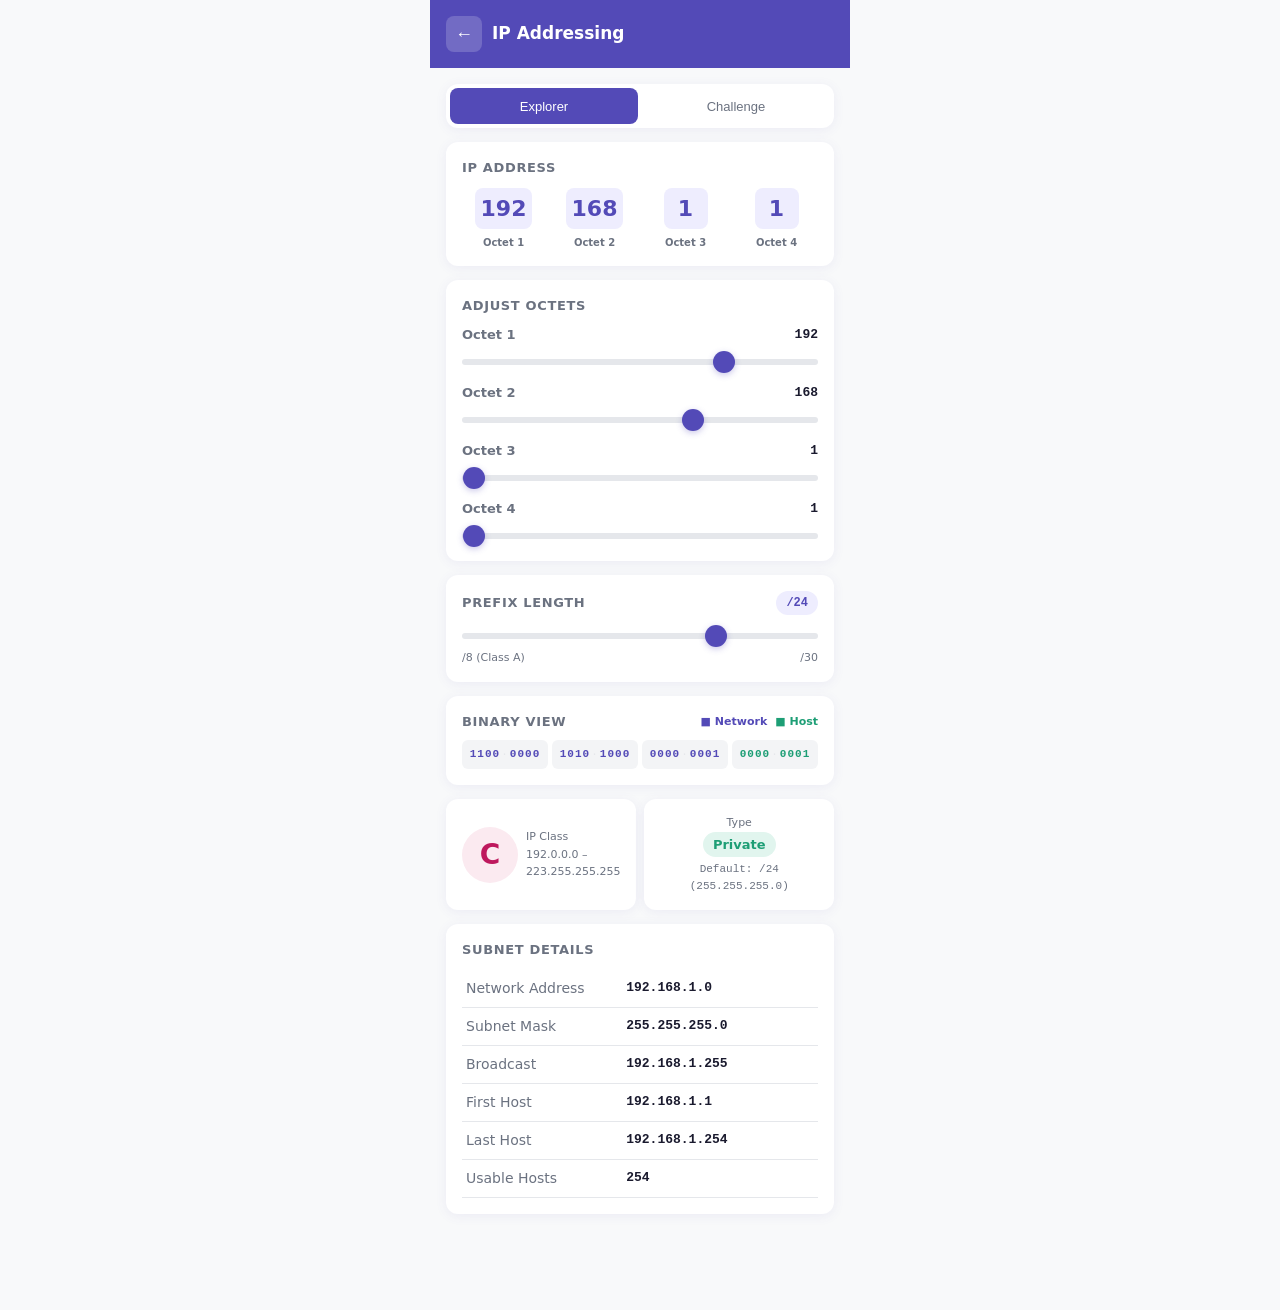
==== learn_ip.html @ d96a5e1a "Initial commit: Interactive Learning Platform for Computer Networks" ====
<!DOCTYPE html>
<html lang="en">
<head>
<meta charset="UTF-8">
<meta name="viewport" content="width=device-width, initial-scale=1.0, maximum-scale=1.0">
<title>IP Addressing & Subnetting</title>
<link rel="stylesheet" href="style.css">
<style>
  .octet-row {
    display: grid;
    grid-template-columns: repeat(4, 1fr);
    gap: 8px;
  }

  .octet-block {
    display: flex;
    flex-direction: column;
    align-items: center;
    gap: 6px;
  }

  .octet-val {
    font-size: 22px;
    font-weight: 700;
    color: var(--primary);
    min-width: 44px;
    text-align: center;
    background: var(--primary-light);
    border-radius: 8px;
    padding: 4px 6px;
  }

  .octet-label {
    font-size: 10px;
    color: var(--text-muted);
    font-weight: 600;
  }

  /* Binary display */
  .binary-row {
    display: grid;
    grid-template-columns: repeat(4, 1fr);
    gap: 4px;
    font-family: monospace;
    font-size: 11px;
  }

  .binary-octet {
    background: #f3f4f6;
    border-radius: 6px;
    padding: 6px 4px;
    text-align: center;
    letter-spacing: 1px;
    line-height: 1.6;
    word-break: break-all;
  }

  .bit { display: inline-block; }
  .bit.net { color: var(--primary); font-weight: 700; }
  .bit.host { color: var(--secondary); font-weight: 700; }
  .bit.sep { color: var(--border); margin: 0 1px; font-weight: 400; }

  /* Class badge */
  .class-badge {
    font-size: 28px;
    font-weight: 800;
    width: 56px;
    height: 56px;
    border-radius: 50%;
    display: flex;
    align-items: center;
    justify-content: center;
    flex-shrink: 0;
  }

  /* Game mode scenario */
  .scenario-box {
    background: linear-gradient(135deg, var(--primary-light), var(--secondary-light));
    border-radius: 10px;
    padding: 14px;
    font-size: 14px;
    line-height: 1.5;
    border-left: 3px solid var(--primary);
  }

  .scenario-title {
    font-weight: 700;
    font-size: 13px;
    color: var(--primary);
    margin-bottom: 6px;
  }

  .check-row {
    display: flex;
    align-items: center;
    gap: 8px;
    font-size: 13px;
    padding: 4px 0;
  }

  .check-icon { font-size: 16px; width: 20px; text-align: center; }
</style>
</head>
<body>
<div class="screen">
  <div class="header">
    <button class="back-btn" onclick="history.back()">&#8592;</button>
    <h1>IP Addressing</h1>
  </div>

  <div class="content">

    <!-- Mode tabs -->
    <div class="tab-bar">
      <button class="tab-btn active" id="tabExplore" onclick="setMode('explore')">Explorer</button>
      <button class="tab-btn" id="tabGame" onclick="setMode('game')">Challenge</button>
    </div>

    <!-- Game scenario -->
    <div id="gameScenario" class="hidden">
      <div class="scenario-box">
        <div class="scenario-title">Scenario</div>
        <div id="scenarioText"></div>
      </div>
    </div>

    <!-- IP display -->
    <div class="card">
      <div class="card-title">IP Address</div>
      <div class="octet-row" id="octetRow">
        <!-- filled by JS -->
      </div>
    </div>

    <!-- Octet sliders -->
    <div class="card" id="sliderCard">
      <div class="card-title">Adjust Octets</div>
      <div style="display:flex;flex-direction:column;gap:12px" id="sliderGroup">
        <!-- filled by JS -->
      </div>
    </div>

    <!-- CIDR slider -->
    <div class="card">
      <div class="flex justify-between align-center mb-8">
        <span class="card-title" style="margin-bottom:0">Prefix Length</span>
        <span class="badge badge-primary mono" id="cidrBadge">/24</span>
      </div>
      <input type="range" id="cidrSlider" min="8" max="30" value="24" oninput="onCidrChange(this.value)">
      <div class="flex justify-between mt-4">
        <span class="text-xs text-muted">/8 (Class A)</span>
        <span class="text-xs text-muted">/30</span>
      </div>
    </div>

    <!-- Binary view -->
    <div class="card">
      <div class="flex justify-between align-center mb-8">
        <span class="card-title" style="margin-bottom:0">Binary View</span>
        <div style="display:flex;gap:8px;font-size:11px">
          <span style="color:var(--primary);font-weight:600">■ Network</span>
          <span style="color:var(--secondary);font-weight:600">■ Host</span>
        </div>
      </div>
      <div class="binary-row" id="binaryRow"></div>
    </div>

    <!-- Class + Private/Public -->
    <div class="flex gap-8">
      <div class="card flex align-center gap-8" style="flex:1">
        <div class="class-badge" id="classBadge" style="background:var(--primary-light);color:var(--primary)">A</div>
        <div>
          <div class="text-xs text-muted">IP Class</div>
          <div id="classRange" style="font-size:11px;color:var(--text-muted);margin-top:2px"></div>
        </div>
      </div>
      <div class="card" style="flex:1;text-align:center">
        <div class="text-xs text-muted mb-4">Type</div>
        <div id="privatePublicBadge" class="badge" style="font-size:13px">Private</div>
        <div id="defaultMask" class="text-xs text-muted mt-4 mono"></div>
      </div>
    </div>

    <!-- Subnet details -->
    <div class="card">
      <div class="card-title">Subnet Details</div>
      <table class="result-table" id="subnetTable">
        <!-- filled by JS -->
      </table>
    </div>

    <!-- Game checker -->
    <div id="gameChecker" class="hidden card">
      <div class="card-title">Validation</div>
      <div id="gameChecks"></div>
      <button class="btn btn-primary btn-full mt-8" onclick="nextScenario()">Next Scenario →</button>
    </div>

  </div>
</div>

<script src="utils.js"></script>
<script>
// ── State ─────────────────────────────────────────────────────

let octets = [192, 168, 1, 1];
let prefix = 24;
let mode = 'explore';
let currentScenario = null;

// ── Scenarios ─────────────────────────────────────────────────

const SCENARIOS = [
  {
    text: 'Set up a small office with 50 devices. Use a private Class C IP and a subnet that supports at least 50 hosts.',
    validate(octets, prefix) {
      const cls = getClass(octets[0]);
      const priv = isPrivate(octets);
      const details = getSubnetDetails(octets, prefix);
      return [
        { label: 'Class C IP', ok: cls === 'C' },
        { label: 'Private range (192.168.x.x)', ok: priv },
        { label: 'Supports ≥50 hosts', ok: details.totalHosts >= 50 },
      ];
    }
  },
  {
    text: 'Configure a loopback test address (127.x.x.x) with a /8 subnet.',
    validate(octets, prefix) {
      return [
        { label: 'First octet is 127', ok: octets[0] === 127 },
        { label: 'Prefix is /8', ok: prefix === 8 },
      ];
    }
  },
  {
    text: 'Set a Class B private IP (172.16.x.x to 172.31.x.x) with exactly /16 prefix.',
    validate(octets, prefix) {
      const cls = getClass(octets[0]);
      const priv = isPrivate(octets);
      return [
        { label: 'Class B', ok: cls === 'B' },
        { label: 'Private range (172.16–31.x.x)', ok: priv },
        { label: 'Prefix /16', ok: prefix === 16 },
      ];
    }
  },
  {
    text: 'A point-to-point link needs only 2 hosts. Configure the tightest possible subnet.',
    validate(octets, prefix) {
      const details = getSubnetDetails(octets, prefix);
      return [
        { label: 'Exactly 2 usable hosts (/30)', ok: prefix === 30 && details.totalHosts === 2 },
        { label: 'Private IP used', ok: isPrivate(octets) },
      ];
    }
  },
];

// ── Render helpers ────────────────────────────────────────────

function buildSliders() {
  const row = el('octetRow');
  const group = el('sliderGroup');
  row.innerHTML = '';
  group.innerHTML = '';

  octets.forEach((val, i) => {
    // Display block
    const block = document.createElement('div');
    block.className = 'octet-block';
    block.innerHTML = `
      <div class="octet-val" id="oct_val_${i}">${val}</div>
      <div class="octet-label">Octet ${i+1}</div>
    `;
    row.appendChild(block);

    // Slider
    const wrap = document.createElement('div');
    wrap.innerHTML = `
      <div class="flex justify-between align-center" style="margin-bottom:4px">
        <span class="label" style="margin:0">Octet ${i+1}</span>
        <span class="text-sm mono fw-600" id="oct_lbl_${i}">${val}</span>
      </div>
      <input type="range" min="0" max="255" value="${val}"
        oninput="onOctetChange(${i}, this.value)">
    `;
    group.appendChild(wrap);
  });
}

function updateDisplay() {
  // Octet values
  octets.forEach((v, i) => {
    const d = el(`oct_val_${i}`);
    const l = el(`oct_lbl_${i}`);
    if (d) d.textContent = v;
    if (l) l.textContent = v;
  });

  // Class
  const cls = getClass(octets[0]);
  const classBadge = el('classBadge');
  classBadge.textContent = cls;
  const classColors = { A:'var(--primary)', B:'var(--secondary)', C:'#be185d', D:'#b45309', E:'#6b7280', Loopback:'#4b5563' };
  const classBg = { A:'var(--primary-light)', B:'var(--secondary-light)', C:'#fbeaf0', D:'#faeeda', E:'#f3f4f6', Loopback:'#f3f4f6' };
  classBadge.style.background = classBg[cls] || '#f3f4f6';
  classBadge.style.color = classColors[cls] || '#6b7280';

  const classRanges = {
    A: '1.0.0.0 – 126.255.255.255',
    B: '128.0.0.0 – 191.255.255.255',
    C: '192.0.0.0 – 223.255.255.255',
    D: '224.0.0.0 – 239.255.255.255 (Multicast)',
    E: '240.0.0.0 – 255.255.255.255 (Reserved)',
    Loopback: '127.0.0.0 – 127.255.255.255',
  };
  el('classRange').textContent = classRanges[cls] || '';

  // Private / Public
  const priv = isPrivate(octets);
  const pb = el('privatePublicBadge');
  pb.textContent = priv ? 'Private' : 'Public';
  pb.className = `badge ${priv ? 'badge-secondary' : 'badge-primary'}`;

  const defaultMasks = { A:'/8 (255.0.0.0)', B:'/16 (255.255.0.0)', C:'/24 (255.255.255.0)', D:'—', E:'—', Loopback:'/8' };
  el('defaultMask').textContent = `Default: ${defaultMasks[cls] || '—'}`;

  // CIDR
  el('cidrBadge').textContent = `/${prefix}`;

  // Binary
  renderBinary();

  // Subnet
  renderSubnet();

  // Game checker
  if (mode === 'game' && currentScenario) {
    renderGameChecks();
  }
}

function renderBinary() {
  const row = el('binaryRow');
  row.innerHTML = '';
  octets.forEach((val, octIdx) => {
    const bin = toBinary(val);
    const startBit = octIdx * 8;
    let html = '';
    for (let b = 0; b < 8; b++) {
      const bitPos = startBit + b;
      const cls = bitPos < prefix ? 'bit net' : 'bit host';
      html += `<span class="${cls}">${bin[b]}</span>`;
      if (b === 3) html += `<span class="bit sep">·</span>`;
    }
    const block = document.createElement('div');
    block.className = 'binary-octet';
    block.innerHTML = html;
    row.appendChild(block);
  });
}

function renderSubnet() {
  const details = getSubnetDetails(octets, prefix);
  const rows = [
    ['Network Address', details.network],
    ['Subnet Mask',     details.mask],
    ['Broadcast',       details.broadcast],
    ['First Host',      details.firstHost],
    ['Last Host',       details.lastHost],
    ['Usable Hosts',    details.totalHosts.toLocaleString()],
  ];
  const table = el('subnetTable');
  table.innerHTML = rows.map(([k,v]) => `<tr><td>${k}</td><td>${v}</td></tr>`).join('');
}

function renderGameChecks() {
  const checks = currentScenario.validate(octets, prefix);
  const allOk = checks.every(c => c.ok);
  const container = el('gameChecks');

  container.innerHTML = checks.map(c => `
    <div class="check-row">
      <span class="check-icon">${c.ok ? '✅' : '❌'}</span>
      <span>${c.label}</span>
    </div>
  `).join('');

  show('gameChecker');

  if (allOk) {
    container.innerHTML += `<div class="info-box teal mt-8">All conditions met! Great job.</div>`;
    sendToApp({ type: 'scenarioDone', scenario: SCENARIOS.indexOf(currentScenario) });
  }
}

// ── Event handlers ────────────────────────────────────────────

function onOctetChange(i, val) {
  octets[i] = parseInt(val);
  updateDisplay();
}

function onCidrChange(val) {
  prefix = parseInt(val);
  updateDisplay();
}

function setMode(m) {
  mode = m;
  el('tabExplore').classList.toggle('active', m === 'explore');
  el('tabGame').classList.toggle('active', m === 'game');

  if (m === 'game') {
    show('gameScenario');
    currentScenario = SCENARIOS[0];
    el('scenarioText').textContent = currentScenario.text;
    renderGameChecks();
  } else {
    hide('gameScenario');
    hide('gameChecker');
  }
}

function nextScenario() {
  const idx = SCENARIOS.indexOf(currentScenario);
  currentScenario = SCENARIOS[(idx + 1) % SCENARIOS.length];
  el('scenarioText').textContent = currentScenario.text;
  renderGameChecks();
}

// ── Init ──────────────────────────────────────────────────────

buildSliders();
updateDisplay();
</script>
</body>
</html>
---- style.css ----
/* ============================================================
   CN Learning App — Shared Styles
   Mobile-first | 360–420px viewport | No external frameworks
   ============================================================ */

*, *::before, *::after {
  box-sizing: border-box;
  margin: 0;
  padding: 0;
}

:root {
  --primary: #534AB7;
  --primary-light: #EEEDFE;
  --secondary: #1D9E75;
  --secondary-light: #E1F5EE;
  --bg: #f8f9fa;
  --card: #ffffff;
  --text: #1a1a2e;
  --text-muted: #6b7280;
  --border: #e5e7eb;
  --danger: #ef4444;
  --warning: #f59e0b;
  --success: #10b981;
  --radius-card: 12px;
  --radius-btn: 8px;
  --shadow: 0 2px 12px rgba(83, 74, 183, 0.08);
  --shadow-md: 0 4px 20px rgba(83, 74, 183, 0.14);
}

html, body {
  font-family: system-ui, -apple-system, sans-serif;
  background: var(--bg);
  color: var(--text);
  font-size: 15px;
  line-height: 1.5;
  min-height: 100vh;
  max-width: 420px;
  margin: 0 auto;
  -webkit-text-size-adjust: 100%;
}

/* ── Layout ─────────────────────────────────────────────── */

.screen {
  display: flex;
  flex-direction: column;
  min-height: 100vh;
  padding: 0 0 80px;
}

.header {
  background: var(--primary);
  color: #fff;
  padding: 16px;
  display: flex;
  align-items: center;
  gap: 10px;
  position: sticky;
  top: 0;
  z-index: 100;
}

.header h1 {
  font-size: 17px;
  font-weight: 600;
  flex: 1;
}

.header .back-btn {
  background: rgba(255,255,255,0.18);
  border: none;
  color: #fff;
  width: 36px;
  height: 36px;
  border-radius: 8px;
  font-size: 18px;
  cursor: pointer;
  display: flex;
  align-items: center;
  justify-content: center;
}

.content {
  flex: 1;
  padding: 16px;
  display: flex;
  flex-direction: column;
  gap: 14px;
}

/* ── Cards ───────────────────────────────────────────────── */

.card {
  background: var(--card);
  border-radius: var(--radius-card);
  padding: 16px;
  box-shadow: var(--shadow);
}

.card-title {
  font-size: 13px;
  font-weight: 600;
  color: var(--text-muted);
  text-transform: uppercase;
  letter-spacing: 0.05em;
  margin-bottom: 10px;
}

/* ── Buttons ─────────────────────────────────────────────── */

.btn {
  display: inline-flex;
  align-items: center;
  justify-content: center;
  gap: 6px;
  min-height: 44px;
  padding: 0 18px;
  border-radius: var(--radius-btn);
  border: none;
  font-size: 15px;
  font-weight: 500;
  cursor: pointer;
  transition: opacity 0.15s, transform 0.1s;
  user-select: none;
  -webkit-tap-highlight-color: transparent;
}

.btn:active { transform: scale(0.97); }
.btn:disabled { opacity: 0.45; pointer-events: none; }

.btn-primary {
  background: var(--primary);
  color: #fff;
}

.btn-secondary {
  background: var(--secondary);
  color: #fff;
}

.btn-outline {
  background: transparent;
  color: var(--primary);
  border: 1.5px solid var(--primary);
}

.btn-ghost {
  background: var(--primary-light);
  color: var(--primary);
}

.btn-danger {
  background: var(--danger);
  color: #fff;
}

.btn-full { width: 100%; }

.btn-row {
  display: flex;
  gap: 10px;
}

.btn-row .btn { flex: 1; }

/* ── Badges ──────────────────────────────────────────────── */

.badge {
  display: inline-flex;
  align-items: center;
  padding: 3px 10px;
  border-radius: 99px;
  font-size: 12px;
  font-weight: 600;
}

.badge-primary { background: var(--primary-light); color: var(--primary); }
.badge-secondary { background: var(--secondary-light); color: var(--secondary); }
.badge-success { background: #d1fae5; color: #065f46; }
.badge-danger { background: #fee2e2; color: #991b1b; }
.badge-warning { background: #fef3c7; color: #92400e; }

/* ── Form elements ───────────────────────────────────────── */

.input {
  width: 100%;
  min-height: 44px;
  padding: 10px 14px;
  border: 1.5px solid var(--border);
  border-radius: var(--radius-btn);
  font-size: 15px;
  background: var(--card);
  color: var(--text);
  outline: none;
  transition: border-color 0.2s;
}

.input:focus { border-color: var(--primary); }

.select {
  appearance: none;
  background-image: url("data:image/svg+xml,%3Csvg xmlns='http://www.w3.org/2000/svg' width='16' height='16' fill='%236b7280' viewBox='0 0 16 16'%3E%3Cpath d='M7.247 11.14 2.451 5.658C1.885 5.013 2.345 4 3.204 4h9.592a1 1 0 0 1 .753 1.659l-4.796 5.48a1 1 0 0 1-1.506 0z'/%3E%3C/svg%3E");
  background-repeat: no-repeat;
  background-position: right 12px center;
  padding-right: 36px;
}

.label {
  display: block;
  font-size: 13px;
  font-weight: 600;
  color: var(--text-muted);
  margin-bottom: 6px;
}

/* Range slider */
input[type=range] {
  -webkit-appearance: none;
  width: 100%;
  height: 6px;
  border-radius: 99px;
  background: var(--border);
  outline: none;
}

input[type=range]::-webkit-slider-thumb {
  -webkit-appearance: none;
  width: 22px;
  height: 22px;
  border-radius: 50%;
  background: var(--primary);
  cursor: pointer;
  box-shadow: 0 2px 6px rgba(83,74,183,0.3);
}

/* ── Progress bars ───────────────────────────────────────── */

.progress-wrap {
  background: var(--border);
  border-radius: 99px;
  height: 8px;
  overflow: hidden;
}

.progress-bar {
  height: 100%;
  border-radius: 99px;
  background: var(--primary);
  transition: width 0.4s ease;
}

.progress-bar.teal { background: var(--secondary); }

/* ── Info / alert boxes ──────────────────────────────────── */

.info-box {
  border-radius: var(--radius-btn);
  padding: 12px 14px;
  font-size: 14px;
  line-height: 1.5;
}

.info-box.purple { background: var(--primary-light); color: var(--primary); border-left: 3px solid var(--primary); }
.info-box.teal   { background: var(--secondary-light); color: #0f6b50; border-left: 3px solid var(--secondary); }
.info-box.red    { background: #fee2e2; color: #991b1b; border-left: 3px solid var(--danger); }
.info-box.amber  { background: #fef3c7; color: #92400e; border-left: 3px solid var(--warning); }

/* ── Score / stat row ────────────────────────────────────── */

.stat-row {
  display: flex;
  gap: 10px;
}

.stat-box {
  flex: 1;
  background: var(--card);
  border-radius: var(--radius-card);
  padding: 12px;
  text-align: center;
  box-shadow: var(--shadow);
}

.stat-box .stat-val {
  font-size: 22px;
  font-weight: 700;
  color: var(--primary);
}

.stat-box .stat-lbl {
  font-size: 11px;
  color: var(--text-muted);
  margin-top: 2px;
}

/* ── Tab bar ─────────────────────────────────────────────── */

.tab-bar {
  display: flex;
  background: var(--card);
  border-radius: var(--radius-card);
  padding: 4px;
  gap: 4px;
  box-shadow: var(--shadow);
}

.tab-btn {
  flex: 1;
  min-height: 36px;
  border: none;
  border-radius: 8px;
  font-size: 13px;
  font-weight: 500;
  cursor: pointer;
  background: transparent;
  color: var(--text-muted);
  transition: background 0.2s, color 0.2s;
}

.tab-btn.active {
  background: var(--primary);
  color: #fff;
}

/* ── Animations ──────────────────────────────────────────── */

@keyframes fadeIn {
  from { opacity: 0; transform: translateY(8px); }
  to   { opacity: 1; transform: translateY(0); }
}

@keyframes pulse {
  0%, 100% { opacity: 1; }
  50%       { opacity: 0.4; }
}

@keyframes slideRight {
  from { transform: translateX(-100%); }
  to   { transform: translateX(0); }
}

@keyframes packetFlow {
  0%   { transform: translateX(0) scale(1); opacity: 1; }
  50%  { transform: translateX(50%) scale(1.1); opacity: 0.8; }
  100% { transform: translateX(100%) scale(1); opacity: 1; }
}

@keyframes bounce {
  0%, 100% { transform: translateY(0); }
  50%       { transform: translateY(-4px); }
}

@keyframes spin {
  to { transform: rotate(360deg); }
}

@keyframes dotPulse {
  0%, 80%, 100% { transform: scale(0.6); opacity: 0.4; }
  40%           { transform: scale(1); opacity: 1; }
}

.fade-in  { animation: fadeIn 0.3s ease forwards; }
.pulsing  { animation: pulse 1.5s ease infinite; }
.bouncing { animation: bounce 0.8s ease infinite; }

/* ── Spinner ─────────────────────────────────────────────── */

.spinner {
  width: 24px;
  height: 24px;
  border: 3px solid var(--border);
  border-top-color: var(--primary);
  border-radius: 50%;
  animation: spin 0.7s linear infinite;
  margin: 0 auto;
}

/* ── Typing dots (AI tutor) ──────────────────────────────── */

.typing-dots {
  display: flex;
  gap: 4px;
  align-items: center;
  padding: 10px 14px;
}

.typing-dots span {
  width: 7px;
  height: 7px;
  background: var(--text-muted);
  border-radius: 50%;
  animation: dotPulse 1.4s ease infinite;
}

.typing-dots span:nth-child(2) { animation-delay: 0.2s; }
.typing-dots span:nth-child(3) { animation-delay: 0.4s; }

/* ── Chip / pill buttons ─────────────────────────────────── */

.chip {
  display: inline-flex;
  align-items: center;
  height: 32px;
  padding: 0 14px;
  border-radius: 99px;
  font-size: 13px;
  font-weight: 500;
  border: 1.5px solid var(--border);
  background: var(--card);
  color: var(--text);
  cursor: pointer;
  transition: background 0.15s, border-color 0.15s, color 0.15s;
}

.chip.active,
.chip:active {
  background: var(--primary-light);
  border-color: var(--primary);
  color: var(--primary);
}

.chip-row {
  display: flex;
  flex-wrap: wrap;
  gap: 8px;
}

/* ── Result table ────────────────────────────────────────── */

.result-table {
  width: 100%;
  border-collapse: collapse;
  font-size: 14px;
}

.result-table td {
  padding: 8px 4px;
  border-bottom: 1px solid var(--border);
}

.result-table td:first-child {
  color: var(--text-muted);
  width: 45%;
}

.result-table td:last-child {
  font-weight: 600;
  color: var(--text);
  font-family: monospace;
  font-size: 13px;
}

/* ── Divider ─────────────────────────────────────────────── */

.divider {
  height: 1px;
  background: var(--border);
  margin: 4px 0;
}

/* ── Empty state ─────────────────────────────────────────── */

.empty-state {
  text-align: center;
  padding: 32px 16px;
  color: var(--text-muted);
}

.empty-state .empty-icon {
  font-size: 40px;
  margin-bottom: 10px;
}

/* ── Scrollable area ─────────────────────────────────────── */

.scroll-area {
  overflow-y: auto;
  -webkit-overflow-scrolling: touch;
}

/* ── Utility ─────────────────────────────────────────────── */

.text-center { text-align: center; }
.text-muted  { color: var(--text-muted); }
.text-sm     { font-size: 13px; }
.text-xs     { font-size: 11px; }
.fw-600      { font-weight: 600; }
.fw-700      { font-weight: 700; }
.mt-4        { margin-top: 4px; }
.mt-8        { margin-top: 8px; }
.mt-12       { margin-top: 12px; }
.mb-8        { margin-bottom: 8px; }
.gap-8       { gap: 8px; }
.flex        { display: flex; }
.flex-col    { flex-direction: column; }
.align-center{ align-items: center; }
.justify-between { justify-content: space-between; }
.hidden      { display: none !important; }
.mono        { font-family: monospace; }
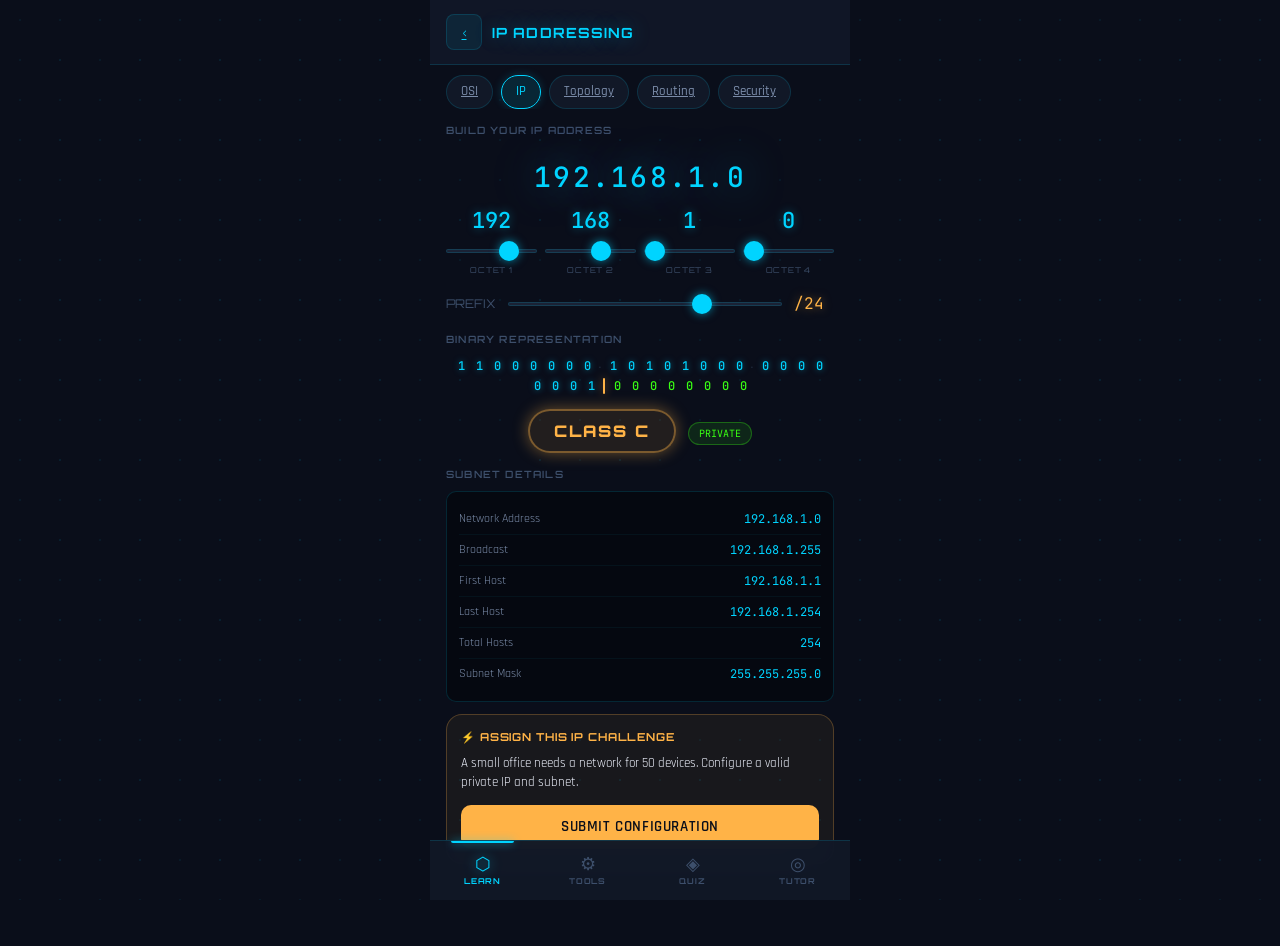
==== commit fbd68ea2: "feat: Complete dark terminal UI redesign + GitHub Actions deploy pipeline - Full dark futuristic red" ====
--- a/learn_ip.html
+++ b/learn_ip.html
@@ -3,437 +3,222 @@
 <head>
 <meta charset="UTF-8">
 <meta name="viewport" content="width=device-width, initial-scale=1.0, maximum-scale=1.0">
-<title>IP Addressing & Subnetting</title>
+<meta name="description" content="IP Addressing & Subnetting interactive tool — NETLEARN">
+<title>IP Addressing — NETLEARN</title>
 <link rel="stylesheet" href="style.css">
 <style>
-  .octet-row {
-    display: grid;
-    grid-template-columns: repeat(4, 1fr);
-    gap: 8px;
-  }
-
-  .octet-block {
-    display: flex;
-    flex-direction: column;
-    align-items: center;
-    gap: 6px;
-  }
-
-  .octet-val {
-    font-size: 22px;
-    font-weight: 700;
-    color: var(--primary);
-    min-width: 44px;
-    text-align: center;
-    background: var(--primary-light);
-    border-radius: 8px;
-    padding: 4px 6px;
-  }
-
-  .octet-label {
-    font-size: 10px;
-    color: var(--text-muted);
-    font-weight: 600;
-  }
-
-  /* Binary display */
-  .binary-row {
-    display: grid;
-    grid-template-columns: repeat(4, 1fr);
-    gap: 4px;
-    font-family: monospace;
-    font-size: 11px;
-  }
-
-  .binary-octet {
-    background: #f3f4f6;
-    border-radius: 6px;
-    padding: 6px 4px;
-    text-align: center;
-    letter-spacing: 1px;
-    line-height: 1.6;
-    word-break: break-all;
-  }
-
-  .bit { display: inline-block; }
-  .bit.net { color: var(--primary); font-weight: 700; }
-  .bit.host { color: var(--secondary); font-weight: 700; }
-  .bit.sep { color: var(--border); margin: 0 1px; font-weight: 400; }
-
-  /* Class badge */
-  .class-badge {
-    font-size: 28px;
-    font-weight: 800;
-    width: 56px;
-    height: 56px;
-    border-radius: 50%;
-    display: flex;
-    align-items: center;
-    justify-content: center;
-    flex-shrink: 0;
-  }
-
-  /* Game mode scenario */
-  .scenario-box {
-    background: linear-gradient(135deg, var(--primary-light), var(--secondary-light));
-    border-radius: 10px;
-    padding: 14px;
-    font-size: 14px;
-    line-height: 1.5;
-    border-left: 3px solid var(--primary);
-  }
-
-  .scenario-title {
-    font-weight: 700;
-    font-size: 13px;
-    color: var(--primary);
-    margin-bottom: 6px;
-  }
-
-  .check-row {
-    display: flex;
-    align-items: center;
-    gap: 8px;
-    font-size: 13px;
-    padding: 4px 0;
-  }
-
-  .check-icon { font-size: 16px; width: 20px; text-align: center; }
+  .topic-nav { padding:10px 16px 0; overflow-x:auto; display:flex; gap:8px; scrollbar-width:none; }
+  .topic-nav::-webkit-scrollbar { display:none; }
+  .ip-display { text-align:center; font-family:var(--font-mono); font-size:28px; font-weight:500; color:var(--accent-blue); text-shadow:var(--glow-blue-lg); letter-spacing:0.08em; padding:14px 16px 4px; }
+  .octet-row { display:grid; grid-template-columns:repeat(4,1fr); gap:8px; padding:8px 16px; }
+  .octet-box { text-align:center; }
+  .octet-val { font-family:var(--font-mono); font-size:22px; font-weight:500; color:var(--accent-blue); text-shadow:0 0 10px rgba(0,212,255,0.4); line-height:1; margin-bottom:6px; }
+  .octet-box input[type=range] { width:100%; }
+  .octet-label { font-family:var(--font-display); font-size:8px; color:var(--text-muted); text-transform:uppercase; letter-spacing:0.1em; margin-top:4px; }
+  .binary-row { display:flex; align-items:center; flex-wrap:wrap; padding:6px 16px; gap:2px; justify-content:center; }
+  .bit { font-family:var(--font-mono); font-size:12px; font-weight:500; width:16px; text-align:center; transition:color 0.25s; }
+  .bit.net { color:var(--accent-blue); text-shadow:0 0 6px rgba(0,212,255,0.5); }
+  .bit.host { color:var(--accent-green); }
+  .bit-dot { color:var(--text-muted); font-size:10px; margin:0 2px; }
+  .prefix-sep { width:2px; height:16px; background:var(--accent-amber); box-shadow:0 0 8px rgba(255,179,71,0.6); border-radius:1px; display:inline-block; margin:0 2px; }
+  .cidr-row { display:flex; align-items:center; gap:12px; padding:8px 16px; }
+  .cidr-label { font-family:var(--font-display); font-size:12px; color:var(--text-muted); white-space:nowrap; }
+  .cidr-badge { font-family:var(--font-mono); font-size:16px; color:var(--accent-amber); text-shadow:0 0 10px rgba(255,179,71,0.5); min-width:40px; }
+  .class-badge-wrap { text-align:center; padding:8px 16px 4px; }
+  .class-badge { display:inline-block; font-family:var(--font-display); font-size:16px; font-weight:900; letter-spacing:0.12em; padding:8px 24px; border-radius:var(--radius-pill); border:2px solid; transition:all 0.3s; }
+  .private-badge { display:inline-block; font-family:var(--font-mono); font-size:10px; padding:3px 10px; border-radius:var(--radius-pill); margin-left:8px; }
+  .subnet-card { margin:6px 16px; background:#050810; border:1px solid rgba(0,212,255,0.15); border-radius:10px; padding:12px; }
+  .subnet-row { display:flex; justify-content:space-between; align-items:center; padding:6px 0; border-bottom:1px solid rgba(0,212,255,0.05); }
+  .subnet-row:last-child { border-bottom:none; }
+  .subnet-lbl { font-family:var(--font-body); font-size:12px; color:var(--text-secondary); }
+  .subnet-val { font-family:var(--font-mono); font-size:12px; color:var(--accent-blue); }
+  .challenge-card { margin:6px 16px; background:rgba(255,179,71,0.06); border:1px solid rgba(255,179,71,0.25); border-radius:var(--radius-card); padding:14px; }
+  .challenge-card h3 { font-family:var(--font-display); font-size:11px; color:var(--accent-amber); letter-spacing:0.08em; margin-bottom:8px; }
+  .challenge-card p { font-family:var(--font-body); font-size:13px; color:var(--text-primary); line-height:1.5; margin-bottom:12px; }
+  .challenge-result-msg { font-family:var(--font-mono); font-size:12px; padding:8px; border-radius:8px; margin-top:8px; display:none; }
 </style>
 </head>
 <body>
 <div class="screen">
+
   <div class="header">
-    <button class="back-btn" onclick="history.back()">&#8592;</button>
-    <h1>IP Addressing</h1>
-  </div>
-
-  <div class="content">
-
-    <!-- Mode tabs -->
-    <div class="tab-bar">
-      <button class="tab-btn active" id="tabExplore" onclick="setMode('explore')">Explorer</button>
-      <button class="tab-btn" id="tabGame" onclick="setMode('game')">Challenge</button>
-    </div>
-
-    <!-- Game scenario -->
-    <div id="gameScenario" class="hidden">
-      <div class="scenario-box">
-        <div class="scenario-title">Scenario</div>
-        <div id="scenarioText"></div>
-      </div>
-    </div>
-
-    <!-- IP display -->
-    <div class="card">
-      <div class="card-title">IP Address</div>
-      <div class="octet-row" id="octetRow">
-        <!-- filled by JS -->
-      </div>
-    </div>
-
-    <!-- Octet sliders -->
-    <div class="card" id="sliderCard">
-      <div class="card-title">Adjust Octets</div>
-      <div style="display:flex;flex-direction:column;gap:12px" id="sliderGroup">
-        <!-- filled by JS -->
-      </div>
-    </div>
-
-    <!-- CIDR slider -->
-    <div class="card">
-      <div class="flex justify-between align-center mb-8">
-        <span class="card-title" style="margin-bottom:0">Prefix Length</span>
-        <span class="badge badge-primary mono" id="cidrBadge">/24</span>
-      </div>
-      <input type="range" id="cidrSlider" min="8" max="30" value="24" oninput="onCidrChange(this.value)">
-      <div class="flex justify-between mt-4">
-        <span class="text-xs text-muted">/8 (Class A)</span>
-        <span class="text-xs text-muted">/30</span>
-      </div>
-    </div>
-
-    <!-- Binary view -->
-    <div class="card">
-      <div class="flex justify-between align-center mb-8">
-        <span class="card-title" style="margin-bottom:0">Binary View</span>
-        <div style="display:flex;gap:8px;font-size:11px">
-          <span style="color:var(--primary);font-weight:600">■ Network</span>
-          <span style="color:var(--secondary);font-weight:600">■ Host</span>
-        </div>
-      </div>
-      <div class="binary-row" id="binaryRow"></div>
-    </div>
-
-    <!-- Class + Private/Public -->
-    <div class="flex gap-8">
-      <div class="card flex align-center gap-8" style="flex:1">
-        <div class="class-badge" id="classBadge" style="background:var(--primary-light);color:var(--primary)">A</div>
-        <div>
-          <div class="text-xs text-muted">IP Class</div>
-          <div id="classRange" style="font-size:11px;color:var(--text-muted);margin-top:2px"></div>
-        </div>
-      </div>
-      <div class="card" style="flex:1;text-align:center">
-        <div class="text-xs text-muted mb-4">Type</div>
-        <div id="privatePublicBadge" class="badge" style="font-size:13px">Private</div>
-        <div id="defaultMask" class="text-xs text-muted mt-4 mono"></div>
-      </div>
-    </div>
-
-    <!-- Subnet details -->
-    <div class="card">
-      <div class="card-title">Subnet Details</div>
-      <table class="result-table" id="subnetTable">
-        <!-- filled by JS -->
-      </table>
-    </div>
-
-    <!-- Game checker -->
-    <div id="gameChecker" class="hidden card">
-      <div class="card-title">Validation</div>
-      <div id="gameChecks"></div>
-      <button class="btn btn-primary btn-full mt-8" onclick="nextScenario()">Next Scenario →</button>
-    </div>
-
-  </div>
+    <a href="index.html" class="back-btn">‹</a>
+    <h1>IP ADDRESSING</h1>
+  </div>
+
+  <div class="topic-nav">
+    <a href="learn_osi.html" class="chip">OSI</a>
+    <span class="chip active">IP</span>
+    <a href="learn_topology.html" class="chip">Topology</a>
+    <a href="learn_routing.html" class="chip">Routing</a>
+    <a href="learn_security.html" class="chip">Security</a>
+  </div>
+
+  <div style="padding:10px 16px 0"><span class="card-title">BUILD YOUR IP ADDRESS</span></div>
+
+  <!-- IP Display -->
+  <div class="ip-display" id="ip-display">192.168.1.0</div>
+
+  <!-- Octet sliders -->
+  <div class="octet-row">
+    <div class="octet-box">
+      <div class="octet-val" id="v0">192</div>
+      <input type="range" min="0" max="255" value="192" id="s0" oninput="updateOctet(0,this.value)">
+      <div class="octet-label">Octet 1</div>
+    </div>
+    <div class="octet-box">
+      <div class="octet-val" id="v1">168</div>
+      <input type="range" min="0" max="255" value="168" id="s1" oninput="updateOctet(1,this.value)">
+      <div class="octet-label">Octet 2</div>
+    </div>
+    <div class="octet-box">
+      <div class="octet-val" id="v2">1</div>
+      <input type="range" min="0" max="255" value="1" id="s2" oninput="updateOctet(2,this.value)">
+      <div class="octet-label">Octet 3</div>
+    </div>
+    <div class="octet-box">
+      <div class="octet-val" id="v3">0</div>
+      <input type="range" min="0" max="255" value="0" id="s3" oninput="updateOctet(3,this.value)">
+      <div class="octet-label">Octet 4</div>
+    </div>
+  </div>
+
+  <!-- CIDR Slider -->
+  <div class="cidr-row">
+    <div class="cidr-label">PREFIX</div>
+    <input type="range" min="8" max="30" value="24" id="cidr-slider" oninput="updateUI()" style="flex:1">
+    <div class="cidr-badge" id="cidr-display">/24</div>
+  </div>
+
+  <!-- Binary display -->
+  <div style="padding:4px 16px 0"><span class="card-title">BINARY REPRESENTATION</span></div>
+  <div class="binary-row" id="binary-row"></div>
+
+  <!-- Class badge -->
+  <div class="class-badge-wrap">
+    <span class="class-badge" id="class-badge">CLASS C</span>
+    <span class="private-badge" id="private-badge" style="background:rgba(57,255,20,0.1);border:1px solid rgba(57,255,20,0.3);color:var(--accent-green)">PRIVATE</span>
+  </div>
+
+  <!-- Subnet details -->
+  <div style="padding:6px 16px 0"><span class="card-title">SUBNET DETAILS</span></div>
+  <div class="subnet-card">
+    <div class="subnet-row"><span class="subnet-lbl">Network Address</span><span class="subnet-val" id="r-net">192.168.1.0</span></div>
+    <div class="subnet-row"><span class="subnet-lbl">Broadcast</span><span class="subnet-val" id="r-bcast">192.168.1.255</span></div>
+    <div class="subnet-row"><span class="subnet-lbl">First Host</span><span class="subnet-val" id="r-first">192.168.1.1</span></div>
+    <div class="subnet-row"><span class="subnet-lbl">Last Host</span><span class="subnet-val" id="r-last">192.168.1.254</span></div>
+    <div class="subnet-row"><span class="subnet-lbl">Total Hosts</span><span class="subnet-val" id="r-hosts">254</span></div>
+    <div class="subnet-row"><span class="subnet-lbl">Subnet Mask</span><span class="subnet-val" id="r-mask">255.255.255.0</span></div>
+  </div>
+
+  <!-- Game mode -->
+  <div class="challenge-card">
+    <h3>⚡ ASSIGN THIS IP CHALLENGE</h3>
+    <p id="challenge-text">A small office needs a network for 50 devices. Configure a valid private IP and subnet.</p>
+    <button class="btn btn-amber btn-full" onclick="checkChallenge()">SUBMIT CONFIGURATION</button>
+    <div class="challenge-result-msg" id="challenge-msg"></div>
+  </div>
+
+  <nav class="bottom-nav">
+    <a class="nav-item active" href="index.html"><div class="nav-icon">⬡</div><div class="nav-label">Learn</div></a>
+    <a class="nav-item" href="tools_subnet.html"><div class="nav-icon">⚙</div><div class="nav-label">Tools</div></a>
+    <a class="nav-item" href="quiz.html"><div class="nav-icon">◈</div><div class="nav-label">Quiz</div></a>
+    <a class="nav-item" href="tutor.html"><div class="nav-icon">◎</div><div class="nav-label">Tutor</div></a>
+  </nav>
 </div>
 
 <script src="utils.js"></script>
 <script>
-// ── State ─────────────────────────────────────────────────────
-
-let octets = [192, 168, 1, 1];
+let octets = [192,168,1,0];
 let prefix = 24;
-let mode = 'explore';
-let currentScenario = null;
-
-// ── Scenarios ─────────────────────────────────────────────────
-
-const SCENARIOS = [
-  {
-    text: 'Set up a small office with 50 devices. Use a private Class C IP and a subnet that supports at least 50 hosts.',
-    validate(octets, prefix) {
-      const cls = getClass(octets[0]);
-      const priv = isPrivate(octets);
-      const details = getSubnetDetails(octets, prefix);
-      return [
-        { label: 'Class C IP', ok: cls === 'C' },
-        { label: 'Private range (192.168.x.x)', ok: priv },
-        { label: 'Supports ≥50 hosts', ok: details.totalHosts >= 50 },
-      ];
-    }
-  },
-  {
-    text: 'Configure a loopback test address (127.x.x.x) with a /8 subnet.',
-    validate(octets, prefix) {
-      return [
-        { label: 'First octet is 127', ok: octets[0] === 127 },
-        { label: 'Prefix is /8', ok: prefix === 8 },
-      ];
-    }
-  },
-  {
-    text: 'Set a Class B private IP (172.16.x.x to 172.31.x.x) with exactly /16 prefix.',
-    validate(octets, prefix) {
-      const cls = getClass(octets[0]);
-      const priv = isPrivate(octets);
-      return [
-        { label: 'Class B', ok: cls === 'B' },
-        { label: 'Private range (172.16–31.x.x)', ok: priv },
-        { label: 'Prefix /16', ok: prefix === 16 },
-      ];
-    }
-  },
-  {
-    text: 'A point-to-point link needs only 2 hosts. Configure the tightest possible subnet.',
-    validate(octets, prefix) {
-      const details = getSubnetDetails(octets, prefix);
-      return [
-        { label: 'Exactly 2 usable hosts (/30)', ok: prefix === 30 && details.totalHosts === 2 },
-        { label: 'Private IP used', ok: isPrivate(octets) },
-      ];
-    }
-  },
+
+const CLASS_COLORS = {
+  A:       { color:'var(--accent-blue)',   bg:'rgba(0,212,255,0.1)',   border:'rgba(0,212,255,0.4)' },
+  B:       { color:'var(--accent-green)',  bg:'rgba(57,255,20,0.1)',   border:'rgba(57,255,20,0.4)' },
+  C:       { color:'var(--accent-amber)',  bg:'rgba(255,179,71,0.1)',  border:'rgba(255,179,71,0.4)' },
+  D:       { color:'var(--accent-purple)', bg:'rgba(139,92,246,0.1)', border:'rgba(139,92,246,0.4)' },
+  E:       { color:'var(--accent-red)',    bg:'rgba(255,69,96,0.1)',   border:'rgba(255,69,96,0.4)' },
+  Loopback:{ color:'var(--text-secondary)',bg:'rgba(120,139,168,0.1)', border:'rgba(120,139,168,0.4)' }
+};
+
+function updateOctet(i, v) { octets[i] = parseInt(v); document.getElementById('v'+i).textContent = v; updateUI(); }
+
+function updateUI() {
+  prefix = parseInt(document.getElementById('cidr-slider').value);
+  document.getElementById('cidr-display').textContent = '/' + prefix;
+  document.getElementById('ip-display').textContent = octets.join('.');
+
+  // Binary display
+  const bits = octets.map(o => toBinary(o)).join('');
+  const row = document.getElementById('binary-row');
+  row.innerHTML = '';
+  for (let i = 0; i < 32; i++) {
+    if (i > 0 && i % 8 === 0 && i !== prefix) row.insertAdjacentHTML('beforeend','<span class="bit-dot">.</span>');
+    if (i === prefix) row.insertAdjacentHTML('beforeend','<span class="prefix-sep"></span>');
+    const cls = i < prefix ? 'net' : 'host';
+    row.insertAdjacentHTML('beforeend',`<span class="bit ${cls}">${bits[i]}</span>`);
+  }
+
+  // Class badge
+  const cls = getClass(octets[0]);
+  const cc = CLASS_COLORS[cls] || CLASS_COLORS.C;
+  const badge = document.getElementById('class-badge');
+  badge.textContent = 'CLASS ' + cls;
+  badge.style.color = cc.color; badge.style.background = cc.bg; badge.style.borderColor = cc.border;
+  badge.style.boxShadow = `0 0 16px ${cc.border}`;
+
+  // Private badge
+  const privBadge = document.getElementById('private-badge');
+  if (isPrivate(octets)) {
+    privBadge.style.display = 'inline-block';
+  } else {
+    privBadge.style.display = 'none';
+  }
+
+  // Subnet details
+  const d = getSubnetDetails(octets, prefix);
+  document.getElementById('r-net').textContent = d.network;
+  document.getElementById('r-bcast').textContent = d.broadcast;
+  document.getElementById('r-first').textContent = d.firstHost;
+  document.getElementById('r-last').textContent = d.lastHost;
+  document.getElementById('r-hosts').textContent = d.totalHosts.toLocaleString();
+  document.getElementById('r-mask').textContent = d.mask;
+
+  try { localStorage.setItem('progress_ip', Math.min(100, prefix*2).toString()); } catch(e){}
+}
+
+const CHALLENGES = [
+  { text:'A small office needs a network for 50 devices. Configure a valid private IP and subnet.', minHosts:50, maxHosts:254, mustPrivate:true },
+  { text:'A large university needs IP space for 1000 devices. Configure accordingly.', minHosts:500, maxHosts:65534, mustPrivate:true },
+  { text:'A point-to-point WAN link needs exactly 2 host addresses. What prefix?', minHosts:2, maxHosts:2, mustPrivate:false },
 ];
-
-// ── Render helpers ────────────────────────────────────────────
-
-function buildSliders() {
-  const row = el('octetRow');
-  const group = el('sliderGroup');
-  row.innerHTML = '';
-  group.innerHTML = '';
-
-  octets.forEach((val, i) => {
-    // Display block
-    const block = document.createElement('div');
-    block.className = 'octet-block';
-    block.innerHTML = `
-      <div class="octet-val" id="oct_val_${i}">${val}</div>
-      <div class="octet-label">Octet ${i+1}</div>
-    `;
-    row.appendChild(block);
-
-    // Slider
-    const wrap = document.createElement('div');
-    wrap.innerHTML = `
-      <div class="flex justify-between align-center" style="margin-bottom:4px">
-        <span class="label" style="margin:0">Octet ${i+1}</span>
-        <span class="text-sm mono fw-600" id="oct_lbl_${i}">${val}</span>
-      </div>
-      <input type="range" min="0" max="255" value="${val}"
-        oninput="onOctetChange(${i}, this.value)">
-    `;
-    group.appendChild(wrap);
-  });
+let currentChallenge = 0;
+
+document.getElementById('challenge-text').textContent = CHALLENGES[0].text;
+
+function checkChallenge() {
+  const ch = CHALLENGES[currentChallenge];
+  const d = getSubnetDetails(octets, prefix);
+  const msg = document.getElementById('challenge-msg');
+  msg.style.display = 'block';
+  if (ch.mustPrivate && !isPrivate(octets)) {
+    msg.style.background = 'rgba(255,69,96,0.1)'; msg.style.color = 'var(--accent-red)';
+    msg.textContent = '✗ Must use a private IP range (10.x, 172.16-31.x, or 192.168.x.x)';
+    return;
+  }
+  if (d.totalHosts >= ch.minHosts && d.totalHosts <= ch.maxHosts) {
+    msg.style.background = 'rgba(57,255,20,0.1)'; msg.style.color = 'var(--accent-green)';
+    msg.textContent = '✓ Correct! ' + d.totalHosts + ' usable hosts configured.';
+    currentChallenge = (currentChallenge + 1) % CHALLENGES.length;
+    setTimeout(() => { document.getElementById('challenge-text').textContent = CHALLENGES[currentChallenge].text; msg.style.display='none'; }, 2500);
+    try { localStorage.setItem('progress_ip', '100'); sendToApp({type:'topicDone',topic:'ip'}); } catch(e){}
+  } else {
+    msg.style.background = 'rgba(255,69,96,0.1)'; msg.style.color = 'var(--accent-red)';
+    msg.textContent = `✗ Need ${ch.minHosts}–${ch.maxHosts} hosts. Your subnet has ${d.totalHosts}.`;
+  }
 }
 
-function updateDisplay() {
-  // Octet values
-  octets.forEach((v, i) => {
-    const d = el(`oct_val_${i}`);
-    const l = el(`oct_lbl_${i}`);
-    if (d) d.textContent = v;
-    if (l) l.textContent = v;
-  });
-
-  // Class
-  const cls = getClass(octets[0]);
-  const classBadge = el('classBadge');
-  classBadge.textContent = cls;
-  const classColors = { A:'var(--primary)', B:'var(--secondary)', C:'#be185d', D:'#b45309', E:'#6b7280', Loopback:'#4b5563' };
-  const classBg = { A:'var(--primary-light)', B:'var(--secondary-light)', C:'#fbeaf0', D:'#faeeda', E:'#f3f4f6', Loopback:'#f3f4f6' };
-  classBadge.style.background = classBg[cls] || '#f3f4f6';
-  classBadge.style.color = classColors[cls] || '#6b7280';
-
-  const classRanges = {
-    A: '1.0.0.0 – 126.255.255.255',
-    B: '128.0.0.0 – 191.255.255.255',
-    C: '192.0.0.0 – 223.255.255.255',
-    D: '224.0.0.0 – 239.255.255.255 (Multicast)',
-    E: '240.0.0.0 – 255.255.255.255 (Reserved)',
-    Loopback: '127.0.0.0 – 127.255.255.255',
-  };
-  el('classRange').textContent = classRanges[cls] || '';
-
-  // Private / Public
-  const priv = isPrivate(octets);
-  const pb = el('privatePublicBadge');
-  pb.textContent = priv ? 'Private' : 'Public';
-  pb.className = `badge ${priv ? 'badge-secondary' : 'badge-primary'}`;
-
-  const defaultMasks = { A:'/8 (255.0.0.0)', B:'/16 (255.255.0.0)', C:'/24 (255.255.255.0)', D:'—', E:'—', Loopback:'/8' };
-  el('defaultMask').textContent = `Default: ${defaultMasks[cls] || '—'}`;
-
-  // CIDR
-  el('cidrBadge').textContent = `/${prefix}`;
-
-  // Binary
-  renderBinary();
-
-  // Subnet
-  renderSubnet();
-
-  // Game checker
-  if (mode === 'game' && currentScenario) {
-    renderGameChecks();
-  }
-}
-
-function renderBinary() {
-  const row = el('binaryRow');
-  row.innerHTML = '';
-  octets.forEach((val, octIdx) => {
-    const bin = toBinary(val);
-    const startBit = octIdx * 8;
-    let html = '';
-    for (let b = 0; b < 8; b++) {
-      const bitPos = startBit + b;
-      const cls = bitPos < prefix ? 'bit net' : 'bit host';
-      html += `<span class="${cls}">${bin[b]}</span>`;
-      if (b === 3) html += `<span class="bit sep">·</span>`;
-    }
-    const block = document.createElement('div');
-    block.className = 'binary-octet';
-    block.innerHTML = html;
-    row.appendChild(block);
-  });
-}
-
-function renderSubnet() {
-  const details = getSubnetDetails(octets, prefix);
-  const rows = [
-    ['Network Address', details.network],
-    ['Subnet Mask',     details.mask],
-    ['Broadcast',       details.broadcast],
-    ['First Host',      details.firstHost],
-    ['Last Host',       details.lastHost],
-    ['Usable Hosts',    details.totalHosts.toLocaleString()],
-  ];
-  const table = el('subnetTable');
-  table.innerHTML = rows.map(([k,v]) => `<tr><td>${k}</td><td>${v}</td></tr>`).join('');
-}
-
-function renderGameChecks() {
-  const checks = currentScenario.validate(octets, prefix);
-  const allOk = checks.every(c => c.ok);
-  const container = el('gameChecks');
-
-  container.innerHTML = checks.map(c => `
-    <div class="check-row">
-      <span class="check-icon">${c.ok ? '✅' : '❌'}</span>
-      <span>${c.label}</span>
-    </div>
-  `).join('');
-
-  show('gameChecker');
-
-  if (allOk) {
-    container.innerHTML += `<div class="info-box teal mt-8">All conditions met! Great job.</div>`;
-    sendToApp({ type: 'scenarioDone', scenario: SCENARIOS.indexOf(currentScenario) });
-  }
-}
-
-// ── Event handlers ────────────────────────────────────────────
-
-function onOctetChange(i, val) {
-  octets[i] = parseInt(val);
-  updateDisplay();
-}
-
-function onCidrChange(val) {
-  prefix = parseInt(val);
-  updateDisplay();
-}
-
-function setMode(m) {
-  mode = m;
-  el('tabExplore').classList.toggle('active', m === 'explore');
-  el('tabGame').classList.toggle('active', m === 'game');
-
-  if (m === 'game') {
-    show('gameScenario');
-    currentScenario = SCENARIOS[0];
-    el('scenarioText').textContent = currentScenario.text;
-    renderGameChecks();
-  } else {
-    hide('gameScenario');
-    hide('gameChecker');
-  }
-}
-
-function nextScenario() {
-  const idx = SCENARIOS.indexOf(currentScenario);
-  currentScenario = SCENARIOS[(idx + 1) % SCENARIOS.length];
-  el('scenarioText').textContent = currentScenario.text;
-  renderGameChecks();
-}
-
-// ── Init ──────────────────────────────────────────────────────
-
-buildSliders();
-updateDisplay();
+updateUI();
 </script>
 </body>
 </html>
--- a/style.css
+++ b/style.css
@@ -1,7 +1,9 @@
 /* ============================================================
-   CN Learning App — Shared Styles
-   Mobile-first | 360–420px viewport | No external frameworks
+   NETLEARN — CN Learning App  |  Dark Terminal Design System
+   Mobile-first | 360–420px | No external frameworks
    ============================================================ */
+
+@import url('https://fonts.googleapis.com/css2?family=Orbitron:wght@400;600;700;900&family=Rajdhani:wght@300;400;500;600&family=JetBrains+Mono:wght@400;500&display=swap');
 
 *, *::before, *::after {
   box-sizing: border-box;
@@ -10,35 +12,89 @@
 }
 
 :root {
-  --primary: #534AB7;
-  --primary-light: #EEEDFE;
-  --secondary: #1D9E75;
-  --secondary-light: #E1F5EE;
-  --bg: #f8f9fa;
-  --card: #ffffff;
-  --text: #1a1a2e;
-  --text-muted: #6b7280;
-  --border: #e5e7eb;
-  --danger: #ef4444;
-  --warning: #f59e0b;
-  --success: #10b981;
-  --radius-card: 12px;
-  --radius-btn: 8px;
-  --shadow: 0 2px 12px rgba(83, 74, 183, 0.08);
-  --shadow-md: 0 4px 20px rgba(83, 74, 183, 0.14);
-}
+  /* ── Color Palette ── */
+  --bg-primary:    #0A0E1A;
+  --bg-secondary:  #111827;
+  --bg-tertiary:   #1A2235;
+  --accent-blue:   #00D4FF;
+  --accent-green:  #39FF14;
+  --accent-amber:  #FFB347;
+  --accent-red:    #FF4560;
+  --accent-purple: #8B5CF6;
+  --text-primary:  #F0F4FF;
+  --text-secondary:#7A8BA8;
+  --text-muted:    #3D4F6B;
+  --border:        rgba(0, 212, 255, 0.15);
+  --border-solid:  rgba(0, 212, 255, 0.3);
+
+  /* ── Glows ── */
+  --glow-blue:   0 0 20px rgba(0, 212, 255, 0.4);
+  --glow-blue-lg:0 0 40px rgba(0, 212, 255, 0.5), 0 0 80px rgba(0, 212, 255, 0.2);
+  --glow-green:  0 0 20px rgba(57, 255, 20, 0.4);
+  --glow-amber:  0 0 20px rgba(255, 179, 71, 0.4);
+  --glow-red:    0 0 20px rgba(255, 69, 96, 0.4);
+  --glow-purple: 0 0 20px rgba(139, 92, 246, 0.4);
+
+  /* ── Typography ── */
+  --font-display: 'Orbitron', monospace;
+  --font-body:    'Rajdhani', sans-serif;
+  --font-mono:    'JetBrains Mono', monospace;
+
+  /* ── Layout ── */
+  --radius-card: 16px;
+  --radius-btn:  10px;
+  --radius-pill: 999px;
+
+  /* ── Legacy aliases (keep backward compat) ── */
+  --primary:        var(--accent-blue);
+  --secondary:      var(--accent-green);
+  --bg:             var(--bg-primary);
+  --card:           var(--bg-secondary);
+  --text:           var(--text-primary);
+  --border-color:   var(--border);
+  --danger:         var(--accent-red);
+  --warning:        var(--accent-amber);
+  --success:        var(--accent-green);
+  --radius-btn-old: var(--radius-btn);
+  --shadow:         0 4px 24px rgba(0,0,0,0.4);
+  --shadow-md:      0 8px 40px rgba(0,0,0,0.6);
+}
+
+/* ── Base ─────────────────────────────────────────────────── */
 
 html, body {
-  font-family: system-ui, -apple-system, sans-serif;
-  background: var(--bg);
-  color: var(--text);
+  font-family: var(--font-body);
+  background: var(--bg-primary);
+  color: var(--text-primary);
   font-size: 15px;
   line-height: 1.5;
   min-height: 100vh;
   max-width: 420px;
   margin: 0 auto;
   -webkit-text-size-adjust: 100%;
-}
+  font-display: swap;
+}
+
+/* Circuit-board background pattern */
+body::before {
+  content: '';
+  position: fixed;
+  inset: 0;
+  background-image:
+    radial-gradient(circle, rgba(0,212,255,0.06) 1px, transparent 1px),
+    radial-gradient(circle, rgba(0,212,255,0.03) 1px, transparent 1px);
+  background-size: 40px 40px, 80px 80px;
+  background-position: 0 0, 20px 20px;
+  pointer-events: none;
+  z-index: 0;
+}
+
+body > * { position: relative; z-index: 1; }
+
+/* Custom scrollbar */
+::-webkit-scrollbar { width: 4px; height: 4px; }
+::-webkit-scrollbar-track { background: var(--bg-secondary); }
+::-webkit-scrollbar-thumb { background: var(--accent-blue); border-radius: 99px; }
 
 /* ── Layout ─────────────────────────────────────────────── */
 
@@ -46,13 +102,15 @@
   display: flex;
   flex-direction: column;
   min-height: 100vh;
-  padding: 0 0 80px;
+  padding: 0 0 76px;
 }
 
 .header {
-  background: var(--primary);
-  color: #fff;
-  padding: 16px;
+  background: rgba(17,24,39,0.95);
+  backdrop-filter: blur(12px);
+  -webkit-backdrop-filter: blur(12px);
+  border-bottom: 1px solid var(--border);
+  padding: 14px 16px;
   display: flex;
   align-items: center;
   gap: 10px;
@@ -62,15 +120,19 @@
 }
 
 .header h1 {
-  font-size: 17px;
-  font-weight: 600;
+  font-family: var(--font-display);
+  font-size: 14px;
+  font-weight: 700;
+  color: var(--accent-blue);
+  text-shadow: var(--glow-blue);
   flex: 1;
+  letter-spacing: 0.08em;
 }
 
 .header .back-btn {
-  background: rgba(255,255,255,0.18);
-  border: none;
-  color: #fff;
+  background: rgba(0,212,255,0.08);
+  border: 1px solid var(--border);
+  color: var(--accent-blue);
   width: 36px;
   height: 36px;
   border-radius: 8px;
@@ -79,6 +141,13 @@
   display: flex;
   align-items: center;
   justify-content: center;
+  transition: all 0.25s ease;
+}
+
+.header .back-btn:hover,
+.header .back-btn:active {
+  background: rgba(0,212,255,0.18);
+  box-shadow: var(--glow-blue);
 }
 
 .content {
@@ -92,18 +161,22 @@
 /* ── Cards ───────────────────────────────────────────────── */
 
 .card {
-  background: var(--card);
+  background: var(--bg-secondary);
   border-radius: var(--radius-card);
   padding: 16px;
-  box-shadow: var(--shadow);
-}
+  border: 1px solid var(--border);
+  transition: all 0.25s ease;
+}
+
+.card:hover { border-color: var(--border-solid); }
 
 .card-title {
-  font-size: 13px;
+  font-family: var(--font-display);
+  font-size: 10px;
   font-weight: 600;
   color: var(--text-muted);
   text-transform: uppercase;
-  letter-spacing: 0.05em;
+  letter-spacing: 0.12em;
   margin-bottom: 10px;
 }
 
@@ -118,41 +191,61 @@
   padding: 0 18px;
   border-radius: var(--radius-btn);
   border: none;
+  font-family: var(--font-body);
   font-size: 15px;
-  font-weight: 500;
+  font-weight: 600;
   cursor: pointer;
-  transition: opacity 0.15s, transform 0.1s;
+  transition: all 0.25s ease;
   user-select: none;
   -webkit-tap-highlight-color: transparent;
-}
-
-.btn:active { transform: scale(0.97); }
-.btn:disabled { opacity: 0.45; pointer-events: none; }
+  letter-spacing: 0.04em;
+}
+
+.btn:active { transform: scale(0.96); }
+.btn:disabled { opacity: 0.35; pointer-events: none; }
 
 .btn-primary {
-  background: var(--primary);
-  color: #fff;
-}
+  background: var(--accent-blue);
+  color: #0A0E1A;
+  box-shadow: 0 0 16px rgba(0,212,255,0.3);
+}
+.btn-primary:hover { box-shadow: var(--glow-blue); }
 
 .btn-secondary {
-  background: var(--secondary);
-  color: #fff;
+  background: var(--accent-green);
+  color: #0A0E1A;
+  box-shadow: 0 0 16px rgba(57,255,20,0.3);
 }
 
 .btn-outline {
   background: transparent;
-  color: var(--primary);
-  border: 1.5px solid var(--primary);
+  color: var(--accent-blue);
+  border: 1.5px solid var(--accent-blue);
+}
+.btn-outline:hover { background: rgba(0,212,255,0.08); box-shadow: var(--glow-blue); }
+
+.btn-purple {
+  background: var(--accent-purple);
+  color: #fff;
+  box-shadow: 0 0 16px rgba(139,92,246,0.3);
+}
+.btn-purple:hover { box-shadow: var(--glow-purple); }
+
+.btn-danger {
+  background: var(--accent-red);
+  color: #fff;
+  box-shadow: 0 0 16px rgba(255,69,96,0.3);
 }
 
 .btn-ghost {
-  background: var(--primary-light);
-  color: var(--primary);
-}
-
-.btn-danger {
-  background: var(--danger);
-  color: #fff;
+  background: rgba(0,212,255,0.08);
+  color: var(--accent-blue);
+  border: 1px solid var(--border);
+}
+
+.btn-amber {
+  background: var(--accent-amber);
+  color: #0A0E1A;
 }
 
 .btn-full { width: 100%; }
@@ -161,8 +254,18 @@
   display: flex;
   gap: 10px;
 }
-
 .btn-row .btn { flex: 1; }
+
+/* Terminal-command style buttons */
+.btn-terminal {
+  background: var(--bg-tertiary);
+  color: var(--accent-blue);
+  border: 1px solid var(--border);
+  font-family: var(--font-mono);
+  font-size: 13px;
+  letter-spacing: 0.05em;
+}
+.btn-terminal:hover { border-color: var(--accent-blue); box-shadow: var(--glow-blue); }
 
 /* ── Badges ──────────────────────────────────────────────── */
 
@@ -170,16 +273,25 @@
   display: inline-flex;
   align-items: center;
   padding: 3px 10px;
-  border-radius: 99px;
-  font-size: 12px;
-  font-weight: 600;
-}
-
-.badge-primary { background: var(--primary-light); color: var(--primary); }
-.badge-secondary { background: var(--secondary-light); color: var(--secondary); }
-.badge-success { background: #d1fae5; color: #065f46; }
-.badge-danger { background: #fee2e2; color: #991b1b; }
-.badge-warning { background: #fef3c7; color: #92400e; }
+  border-radius: var(--radius-pill);
+  font-family: var(--font-mono);
+  font-size: 11px;
+  font-weight: 500;
+  letter-spacing: 0.05em;
+}
+
+.badge-blue   { background: rgba(0,212,255,0.12); color: var(--accent-blue); border: 1px solid rgba(0,212,255,0.3); }
+.badge-green  { background: rgba(57,255,20,0.12); color: var(--accent-green); border: 1px solid rgba(57,255,20,0.3); }
+.badge-amber  { background: rgba(255,179,71,0.12); color: var(--accent-amber); border: 1px solid rgba(255,179,71,0.3); }
+.badge-red    { background: rgba(255,69,96,0.12); color: var(--accent-red); border: 1px solid rgba(255,69,96,0.3); }
+.badge-purple { background: rgba(139,92,246,0.12); color: var(--accent-purple); border: 1px solid rgba(139,92,246,0.3); }
+
+/* Legacy */
+.badge-primary   { background: rgba(0,212,255,0.12); color: var(--accent-blue); }
+.badge-secondary { background: rgba(57,255,20,0.12); color: var(--accent-green); }
+.badge-success   { background: rgba(57,255,20,0.12); color: var(--accent-green); }
+.badge-danger    { background: rgba(255,69,96,0.12); color: var(--accent-red); }
+.badge-warning   { background: rgba(255,179,71,0.12); color: var(--accent-amber); }
 
 /* ── Form elements ───────────────────────────────────────── */
 
@@ -189,155 +301,396 @@
   padding: 10px 14px;
   border: 1.5px solid var(--border);
   border-radius: var(--radius-btn);
+  font-family: var(--font-mono);
   font-size: 15px;
-  background: var(--card);
-  color: var(--text);
+  background: var(--bg-tertiary);
+  color: var(--text-primary);
   outline: none;
-  transition: border-color 0.2s;
-}
-
-.input:focus { border-color: var(--primary); }
+  transition: all 0.25s ease;
+}
+
+.input:focus {
+  border-color: var(--accent-blue);
+  box-shadow: var(--glow-blue);
+  background: rgba(0,212,255,0.04);
+}
+
+.input::placeholder { color: var(--text-muted); }
 
 .select {
   appearance: none;
-  background-image: url("data:image/svg+xml,%3Csvg xmlns='http://www.w3.org/2000/svg' width='16' height='16' fill='%236b7280' viewBox='0 0 16 16'%3E%3Cpath d='M7.247 11.14 2.451 5.658C1.885 5.013 2.345 4 3.204 4h9.592a1 1 0 0 1 .753 1.659l-4.796 5.48a1 1 0 0 1-1.506 0z'/%3E%3C/svg%3E");
+  background-image: url("data:image/svg+xml,%3Csvg xmlns='http://www.w3.org/2000/svg' width='16' height='16' fill='%2300D4FF' viewBox='0 0 16 16'%3E%3Cpath d='M7.247 11.14 2.451 5.658C1.885 5.013 2.345 4 3.204 4h9.592a1 1 0 0 1 .753 1.659l-4.796 5.48a1 1 0 0 1-1.506 0z'/%3E%3C/svg%3E");
   background-repeat: no-repeat;
   background-position: right 12px center;
   padding-right: 36px;
+  cursor: pointer;
 }
 
 .label {
   display: block;
-  font-size: 13px;
+  font-family: var(--font-display);
+  font-size: 10px;
   font-weight: 600;
   color: var(--text-muted);
+  text-transform: uppercase;
+  letter-spacing: 0.1em;
   margin-bottom: 6px;
 }
 
-/* Range slider */
+/* Neon range slider */
 input[type=range] {
   -webkit-appearance: none;
   width: 100%;
-  height: 6px;
+  height: 4px;
   border-radius: 99px;
-  background: var(--border);
+  background: var(--bg-tertiary);
   outline: none;
+  border: 1px solid var(--border);
 }
 
 input[type=range]::-webkit-slider-thumb {
   -webkit-appearance: none;
-  width: 22px;
-  height: 22px;
+  width: 20px;
+  height: 20px;
   border-radius: 50%;
-  background: var(--primary);
+  background: var(--accent-blue);
   cursor: pointer;
-  box-shadow: 0 2px 6px rgba(83,74,183,0.3);
+  box-shadow: 0 0 10px rgba(0,212,255,0.6);
+  border: 2px solid rgba(0,212,255,0.4);
+  transition: box-shadow 0.2s;
+}
+
+input[type=range]::-webkit-slider-thumb:hover {
+  box-shadow: 0 0 20px rgba(0,212,255,0.8);
 }
 
 /* ── Progress bars ───────────────────────────────────────── */
 
 .progress-wrap {
-  background: var(--border);
+  background: var(--bg-tertiary);
   border-radius: 99px;
-  height: 8px;
+  height: 6px;
   overflow: hidden;
+  border: 1px solid var(--border);
 }
 
 .progress-bar {
   height: 100%;
   border-radius: 99px;
-  background: var(--primary);
-  transition: width 0.4s ease;
-}
-
-.progress-bar.teal { background: var(--secondary); }
-
-/* ── Info / alert boxes ──────────────────────────────────── */
+  background: linear-gradient(90deg, var(--accent-blue), rgba(0,212,255,0.6));
+  box-shadow: 0 0 8px rgba(0,212,255,0.5);
+  transition: width 0.5s ease;
+}
+
+.progress-bar.green {
+  background: linear-gradient(90deg, var(--accent-green), rgba(57,255,20,0.6));
+  box-shadow: 0 0 8px rgba(57,255,20,0.5);
+}
+
+.progress-bar.purple {
+  background: linear-gradient(90deg, var(--accent-purple), rgba(139,92,246,0.6));
+  box-shadow: 0 0 8px rgba(139,92,246,0.5);
+}
+
+/* ── Terminal Info panel ─────────────────────────────────── */
+
+.terminal-panel {
+  background: #050810;
+  border-radius: var(--radius-btn);
+  padding: 14px;
+  border: 1px solid rgba(57,255,20,0.2);
+  font-family: var(--font-mono);
+  font-size: 13px;
+  line-height: 1.7;
+  color: var(--accent-green);
+  position: relative;
+  overflow: hidden;
+}
+
+.terminal-panel::before {
+  content: '● ● ●';
+  display: block;
+  font-size: 10px;
+  color: var(--text-muted);
+  margin-bottom: 10px;
+  letter-spacing: 4px;
+}
+
+.terminal-panel .prompt {
+  color: var(--accent-blue);
+  margin-right: 8px;
+}
+
+/* ── Stat grid cards ─────────────────────────────────────── */
+
+.stat-row {
+  display: flex;
+  gap: 10px;
+}
+
+.stat-box {
+  flex: 1;
+  background: var(--bg-secondary);
+  border-radius: var(--radius-card);
+  padding: 14px 12px;
+  text-align: center;
+  border: 1px solid var(--border);
+  transition: all 0.25s ease;
+}
+
+.stat-box:hover { border-color: var(--accent-blue); box-shadow: var(--glow-blue); }
+
+.stat-box .stat-val {
+  font-family: var(--font-mono);
+  font-size: 20px;
+  font-weight: 500;
+  color: var(--accent-blue);
+  text-shadow: 0 0 10px rgba(0,212,255,0.5);
+}
+
+.stat-box .stat-lbl {
+  font-family: var(--font-display);
+  font-size: 9px;
+  color: var(--text-muted);
+  margin-top: 4px;
+  text-transform: uppercase;
+  letter-spacing: 0.08em;
+}
+
+/* ── Tab bar ─────────────────────────────────────────────── */
+
+.tab-bar {
+  display: flex;
+  background: var(--bg-secondary);
+  border-radius: var(--radius-card);
+  padding: 4px;
+  gap: 4px;
+  border: 1px solid var(--border);
+}
+
+.tab-btn {
+  flex: 1;
+  min-height: 36px;
+  border: none;
+  border-radius: 8px;
+  font-family: var(--font-display);
+  font-size: 10px;
+  font-weight: 600;
+  letter-spacing: 0.06em;
+  cursor: pointer;
+  background: transparent;
+  color: var(--text-muted);
+  transition: all 0.25s ease;
+  text-transform: uppercase;
+}
+
+.tab-btn.active {
+  background: rgba(0,212,255,0.12);
+  color: var(--accent-blue);
+  box-shadow: inset 0 0 12px rgba(0,212,255,0.1);
+  border: 1px solid var(--border);
+}
+
+/* ── Chip / pill ─────────────────────────────────────────── */
+
+.chip {
+  display: inline-flex;
+  align-items: center;
+  height: 34px;
+  padding: 0 14px;
+  border-radius: var(--radius-pill);
+  font-family: var(--font-body);
+  font-size: 13px;
+  font-weight: 500;
+  border: 1.5px solid var(--border);
+  background: var(--bg-secondary);
+  color: var(--text-secondary);
+  cursor: pointer;
+  transition: all 0.25s ease;
+  white-space: nowrap;
+}
+
+.chip.active, .chip:active {
+  background: rgba(0,212,255,0.12);
+  border-color: var(--accent-blue);
+  color: var(--accent-blue);
+  box-shadow: 0 0 10px rgba(0,212,255,0.2);
+}
+
+.chip-row {
+  display: flex;
+  gap: 8px;
+  overflow-x: auto;
+  -webkit-overflow-scrolling: touch;
+  padding-bottom: 4px;
+  scrollbar-width: none;
+}
+.chip-row::-webkit-scrollbar { display: none; }
+
+/* ── Bottom Navigation ───────────────────────────────────── */
+
+.bottom-nav {
+  position: fixed;
+  bottom: 0;
+  left: 50%;
+  transform: translateX(-50%);
+  width: 100%;
+  max-width: 420px;
+  height: 60px;
+  background: rgba(17,24,39,0.97);
+  backdrop-filter: blur(20px);
+  -webkit-backdrop-filter: blur(20px);
+  border-top: 1px solid var(--border);
+  display: flex;
+  align-items: center;
+  z-index: 200;
+}
+
+.nav-item {
+  flex: 1;
+  display: flex;
+  flex-direction: column;
+  align-items: center;
+  justify-content: center;
+  gap: 3px;
+  height: 100%;
+  cursor: pointer;
+  text-decoration: none;
+  color: var(--text-muted);
+  transition: all 0.25s ease;
+  position: relative;
+  font-family: var(--font-display);
+}
+
+.nav-item.active { color: var(--accent-blue); }
+
+.nav-item.active::before {
+  content: '';
+  position: absolute;
+  top: 0;
+  left: 20%;
+  right: 20%;
+  height: 2px;
+  background: var(--accent-blue);
+  box-shadow: 0 0 8px rgba(0,212,255,0.8);
+  border-radius: 0 0 4px 4px;
+}
+
+.nav-icon {
+  font-size: 18px;
+  line-height: 1;
+  transition: all 0.25s ease;
+}
+
+.nav-item.active .nav-icon {
+  filter: drop-shadow(0 0 6px rgba(0,212,255,0.8));
+}
+
+.nav-label {
+  font-size: 8px;
+  font-weight: 700;
+  letter-spacing: 0.1em;
+  text-transform: uppercase;
+}
+
+/* ── Info boxes ──────────────────────────────────────────── */
 
 .info-box {
   border-radius: var(--radius-btn);
   padding: 12px 14px;
   font-size: 14px;
   line-height: 1.5;
-}
-
-.info-box.purple { background: var(--primary-light); color: var(--primary); border-left: 3px solid var(--primary); }
-.info-box.teal   { background: var(--secondary-light); color: #0f6b50; border-left: 3px solid var(--secondary); }
-.info-box.red    { background: #fee2e2; color: #991b1b; border-left: 3px solid var(--danger); }
-.info-box.amber  { background: #fef3c7; color: #92400e; border-left: 3px solid var(--warning); }
-
-/* ── Score / stat row ────────────────────────────────────── */
-
-.stat-row {
-  display: flex;
-  gap: 10px;
-}
-
-.stat-box {
-  flex: 1;
-  background: var(--card);
-  border-radius: var(--radius-card);
-  padding: 12px;
-  text-align: center;
-  box-shadow: var(--shadow);
-}
-
-.stat-box .stat-val {
-  font-size: 22px;
-  font-weight: 700;
-  color: var(--primary);
-}
-
-.stat-box .stat-lbl {
-  font-size: 11px;
-  color: var(--text-muted);
-  margin-top: 2px;
-}
-
-/* ── Tab bar ─────────────────────────────────────────────── */
-
-.tab-bar {
-  display: flex;
-  background: var(--card);
-  border-radius: var(--radius-card);
-  padding: 4px;
-  gap: 4px;
-  box-shadow: var(--shadow);
-}
-
-.tab-btn {
-  flex: 1;
-  min-height: 36px;
-  border: none;
-  border-radius: 8px;
+  border-left: 3px solid;
+}
+
+.info-box.blue   { background: rgba(0,212,255,0.06); color: var(--accent-blue); border-color: var(--accent-blue); }
+.info-box.green  { background: rgba(57,255,20,0.06); color: var(--accent-green); border-color: var(--accent-green); }
+.info-box.red    { background: rgba(255,69,96,0.06); color: var(--accent-red); border-color: var(--accent-red); }
+.info-box.amber  { background: rgba(255,179,71,0.06); color: var(--accent-amber); border-color: var(--accent-amber); }
+.info-box.purple { background: rgba(139,92,246,0.06); color: var(--accent-purple); border-color: var(--accent-purple); }
+
+/* Legacy */
+.info-box.purple-old { background: rgba(139,92,246,0.08); color: var(--accent-purple); border-left: 3px solid var(--accent-purple); }
+.info-box.teal   { background: rgba(57,255,20,0.06); color: var(--accent-green); border-left: 3px solid var(--accent-green); }
+
+/* ── Result table (terminal style) ──────────────────────── */
+
+.result-table {
+  width: 100%;
+  border-collapse: collapse;
   font-size: 13px;
+}
+
+.result-table th {
+  font-family: var(--font-display);
+  font-size: 9px;
+  color: var(--accent-blue);
+  text-transform: uppercase;
+  letter-spacing: 0.1em;
+  padding: 8px 6px;
+  border-bottom: 1px solid var(--border);
+  text-align: left;
+}
+
+.result-table td {
+  padding: 9px 6px;
+  border-bottom: 1px solid rgba(0,212,255,0.06);
+}
+
+.result-table td:first-child { color: var(--text-secondary); width: 45%; }
+.result-table td:last-child {
+  font-family: var(--font-mono);
   font-weight: 500;
-  cursor: pointer;
-  background: transparent;
-  color: var(--text-muted);
-  transition: background 0.2s, color 0.2s;
-}
-
-.tab-btn.active {
-  background: var(--primary);
-  color: #fff;
+  color: var(--accent-blue);
 }
 
 /* ── Animations ──────────────────────────────────────────── */
 
-@keyframes fadeIn {
-  from { opacity: 0; transform: translateY(8px); }
+@keyframes fadeSlideUp {
+  from { opacity: 0; transform: translateY(16px); }
   to   { opacity: 1; transform: translateY(0); }
 }
 
 @keyframes pulse {
   0%, 100% { opacity: 1; }
-  50%       { opacity: 0.4; }
+  50%       { opacity: 0.45; }
+}
+
+@keyframes glowPulse {
+  0%, 100% { box-shadow: 0 0 10px rgba(0,212,255,0.3); }
+  50%       { box-shadow: 0 0 30px rgba(0,212,255,0.7), 0 0 60px rgba(0,212,255,0.2); }
+}
+
+@keyframes glowPulseGreen {
+  0%, 100% { box-shadow: 0 0 10px rgba(57,255,20,0.3); }
+  50%       { box-shadow: 0 0 30px rgba(57,255,20,0.7); }
+}
+
+@keyframes glowPulseRed {
+  0%, 100% { box-shadow: 0 0 10px rgba(255,69,96,0.3); }
+  50%       { box-shadow: 0 0 30px rgba(255,69,96,0.7); }
+}
+
+@keyframes spin {
+  to { transform: rotate(360deg); }
+}
+
+@keyframes shake {
+  0%, 100% { transform: translateX(0); }
+  20%       { transform: translateX(-6px); }
+  40%       { transform: translateX(6px); }
+  60%       { transform: translateX(-4px); }
+  80%       { transform: translateX(4px); }
+}
+
+@keyframes dotPulse {
+  0%, 80%, 100% { transform: scale(0.6); opacity: 0.4; }
+  40%           { transform: scale(1); opacity: 1; }
 }
 
 @keyframes slideRight {
-  from { transform: translateX(-100%); }
-  to   { transform: translateX(0); }
+  from { transform: translateX(-100%); opacity: 0; }
+  to   { transform: translateX(0); opacity: 1; }
 }
 
 @keyframes packetFlow {
@@ -346,41 +699,69 @@
   100% { transform: translateX(100%) scale(1); opacity: 1; }
 }
 
-@keyframes bounce {
+@keyframes borderSweep {
+  0%   { clip-path: inset(0 100% 0 0); }
+  100% { clip-path: inset(0 0% 0 0); }
+}
+
+@keyframes scanline {
+  0%   { transform: translateY(-100%); }
+  100% { transform: translateY(100vh); }
+}
+
+@keyframes countUp {
+  from { transform: translateY(8px); opacity: 0; }
+  to   { transform: translateY(0); opacity: 1; }
+}
+
+@keyframes dashFlow {
+  to { stroke-dashoffset: -20; }
+}
+
+@keyframes float {
   0%, 100% { transform: translateY(0); }
-  50%       { transform: translateY(-4px); }
-}
-
-@keyframes spin {
-  to { transform: rotate(360deg); }
-}
-
-@keyframes dotPulse {
-  0%, 80%, 100% { transform: scale(0.6); opacity: 0.4; }
-  40%           { transform: scale(1); opacity: 1; }
-}
-
-.fade-in  { animation: fadeIn 0.3s ease forwards; }
-.pulsing  { animation: pulse 1.5s ease infinite; }
-.bouncing { animation: bounce 0.8s ease infinite; }
+  50%       { transform: translateY(-6px); }
+}
+
+.fade-in     { animation: fadeSlideUp 0.4s ease forwards; }
+.pulsing     { animation: pulse 1.8s ease infinite; }
+.glow-pulse  { animation: glowPulse 2s ease infinite; }
+.shaking     { animation: shake 0.4s ease; }
+.floating    { animation: float 3s ease infinite; }
+
+/* Staggered fade for lists */
+.stagger-1 { animation: fadeSlideUp 0.4s 0.0s ease both; }
+.stagger-2 { animation: fadeSlideUp 0.4s 0.08s ease both; }
+.stagger-3 { animation: fadeSlideUp 0.4s 0.16s ease both; }
+.stagger-4 { animation: fadeSlideUp 0.4s 0.24s ease both; }
+.stagger-5 { animation: fadeSlideUp 0.4s 0.32s ease both; }
+.stagger-6 { animation: fadeSlideUp 0.4s 0.40s ease both; }
+.stagger-7 { animation: fadeSlideUp 0.4s 0.48s ease both; }
+.stagger-8 { animation: fadeSlideUp 0.4s 0.56s ease both; }
 
 /* ── Spinner ─────────────────────────────────────────────── */
 
 .spinner {
-  width: 24px;
-  height: 24px;
-  border: 3px solid var(--border);
-  border-top-color: var(--primary);
+  width: 28px;
+  height: 28px;
+  border: 3px solid var(--bg-tertiary);
+  border-top-color: var(--accent-blue);
   border-radius: 50%;
   animation: spin 0.7s linear infinite;
   margin: 0 auto;
-}
-
-/* ── Typing dots (AI tutor) ──────────────────────────────── */
+  box-shadow: 0 0 10px rgba(0,212,255,0.3);
+}
+
+.spinner.purple {
+  border-top-color: var(--accent-purple);
+  box-shadow: 0 0 10px rgba(139,92,246,0.3);
+}
+
+/* ── Typing dots ─────────────────────────────────────────── */
 
 .typing-dots {
   display: flex;
-  gap: 4px;
+  gap: 5px;
   align-items: center;
   padding: 10px 14px;
 }
@@ -388,68 +769,14 @@
 .typing-dots span {
   width: 7px;
   height: 7px;
-  background: var(--text-muted);
+  background: var(--accent-purple);
   border-radius: 50%;
   animation: dotPulse 1.4s ease infinite;
+  box-shadow: 0 0 6px rgba(139,92,246,0.6);
 }
 
 .typing-dots span:nth-child(2) { animation-delay: 0.2s; }
 .typing-dots span:nth-child(3) { animation-delay: 0.4s; }
-
-/* ── Chip / pill buttons ─────────────────────────────────── */
-
-.chip {
-  display: inline-flex;
-  align-items: center;
-  height: 32px;
-  padding: 0 14px;
-  border-radius: 99px;
-  font-size: 13px;
-  font-weight: 500;
-  border: 1.5px solid var(--border);
-  background: var(--card);
-  color: var(--text);
-  cursor: pointer;
-  transition: background 0.15s, border-color 0.15s, color 0.15s;
-}
-
-.chip.active,
-.chip:active {
-  background: var(--primary-light);
-  border-color: var(--primary);
-  color: var(--primary);
-}
-
-.chip-row {
-  display: flex;
-  flex-wrap: wrap;
-  gap: 8px;
-}
-
-/* ── Result table ────────────────────────────────────────── */
-
-.result-table {
-  width: 100%;
-  border-collapse: collapse;
-  font-size: 14px;
-}
-
-.result-table td {
-  padding: 8px 4px;
-  border-bottom: 1px solid var(--border);
-}
-
-.result-table td:first-child {
-  color: var(--text-muted);
-  width: 45%;
-}
-
-.result-table td:last-child {
-  font-weight: 600;
-  color: var(--text);
-  font-family: monospace;
-  font-size: 13px;
-}
 
 /* ── Divider ─────────────────────────────────────────────── */
 
@@ -470,9 +797,10 @@
 .empty-state .empty-icon {
   font-size: 40px;
   margin-bottom: 10px;
-}
-
-/* ── Scrollable area ─────────────────────────────────────── */
+  filter: grayscale(0.5);
+}
+
+/* ── Scroll area ─────────────────────────────────────────── */
 
 .scroll-area {
   overflow-y: auto;
@@ -481,20 +809,30 @@
 
 /* ── Utility ─────────────────────────────────────────────── */
 
-.text-center { text-align: center; }
-.text-muted  { color: var(--text-muted); }
-.text-sm     { font-size: 13px; }
-.text-xs     { font-size: 11px; }
-.fw-600      { font-weight: 600; }
-.fw-700      { font-weight: 700; }
-.mt-4        { margin-top: 4px; }
-.mt-8        { margin-top: 8px; }
-.mt-12       { margin-top: 12px; }
-.mb-8        { margin-bottom: 8px; }
-.gap-8       { gap: 8px; }
-.flex        { display: flex; }
-.flex-col    { flex-direction: column; }
-.align-center{ align-items: center; }
+.text-center  { text-align: center; }
+.text-muted   { color: var(--text-muted); }
+.text-secondary { color: var(--text-secondary); }
+.text-blue    { color: var(--accent-blue); }
+.text-green   { color: var(--accent-green); }
+.text-amber   { color: var(--accent-amber); }
+.text-red     { color: var(--accent-red); }
+.text-purple  { color: var(--accent-purple); }
+.text-sm      { font-size: 13px; }
+.text-xs      { font-size: 11px; }
+.fw-600       { font-weight: 600; }
+.fw-700       { font-weight: 700; }
+.mt-4         { margin-top: 4px; }
+.mt-8         { margin-top: 8px; }
+.mt-12        { margin-top: 12px; }
+.mb-8         { margin-bottom: 8px; }
+.gap-8        { gap: 8px; }
+.flex         { display: flex; }
+.flex-col     { flex-direction: column; }
+.align-center { align-items: center; }
 .justify-between { justify-content: space-between; }
-.hidden      { display: none !important; }
-.mono        { font-family: monospace; }
+.hidden       { display: none !important; }
+.mono         { font-family: var(--font-mono); }
+.display-font { font-family: var(--font-display); }
+.glow-text-blue { text-shadow: 0 0 12px rgba(0,212,255,0.7); }
+.glow-text-green { text-shadow: 0 0 12px rgba(57,255,20,0.7); }
+.glow-text-purple { text-shadow: 0 0 12px rgba(139,92,246,0.7); }
